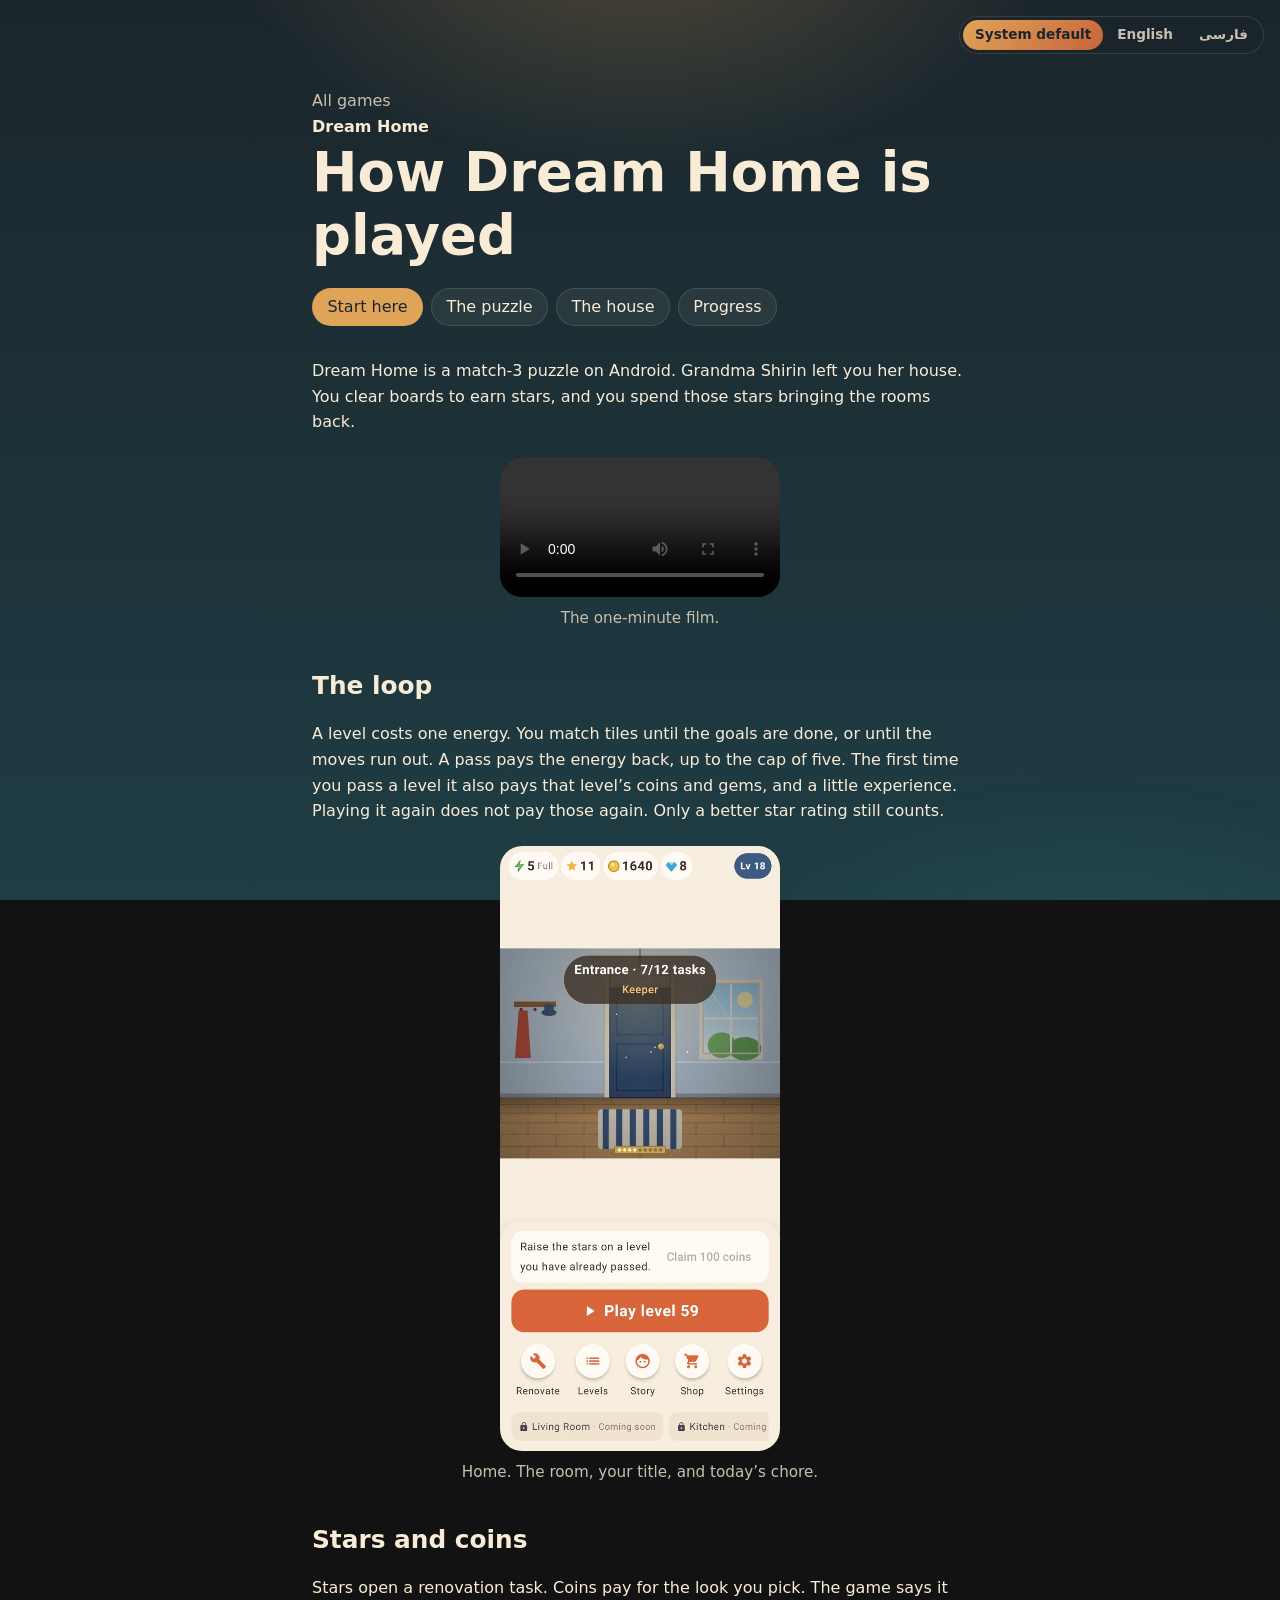
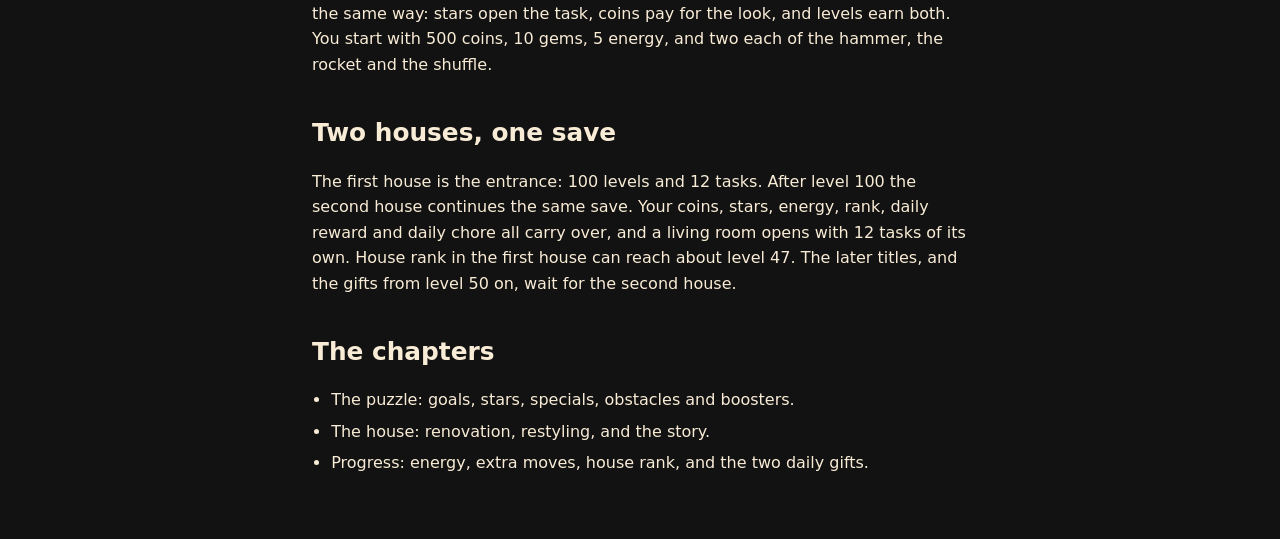
==== dream-home/index.html @ 4e89b70f "Add a Dream Home handbook and publish the shorter promo films. Co-authored-by: Cursor <cursoragent@c" ====
<!doctype html>
<html lang="en" dir="ltr">
<head>
  <meta charset="utf-8">
  <meta name="viewport" content="width=device-width, initial-scale=1">
  <title>Dream Home</title>
  <meta name="theme-color" content="#1B262C">
  <link rel="icon" href="../assets/logo.svg" type="image/svg+xml">
  <link rel="preload" href="../assets/fonts/Vazirmatn-Variable.woff2" as="font" type="font/woff2" crossorigin>
  <link rel="stylesheet" href="../styles.css">
  <link rel="stylesheet" href="guide.css">
  <script>
    (function () {
      var supported = ["en", "fa"], choice = "system", lang = "en";
      try { choice = localStorage.getItem("hotarego.lang") || "system"; } catch (e) {}
      if (supported.indexOf(choice) >= 0) lang = choice;
      else {
        var prefs = navigator.languages || [navigator.language || "en"];
        for (var i = 0; i < prefs.length; i++) {
          var primary = String(prefs[i]).toLowerCase().split("-")[0];
          if (supported.indexOf(primary) >= 0) { lang = primary; break; }
        }
      }
      var root = document.documentElement;
      root.lang = lang;
      root.dir = lang === "fa" ? "rtl" : "ltr";
      if (lang !== "en") {
        root.classList.add("i18n-pending");
        setTimeout(function () { root.classList.remove("i18n-pending"); }, 1500);
      }
    })();
  </script>
</head>
<body data-page="start">
  <div class="glow" aria-hidden="true"></div>
  <div class="topbar">
    <div class="lang-switch" role="group" aria-label="Language">
      <button type="button" data-lang="system">System default</button>
      <button type="button" data-lang="en" lang="en" dir="ltr">English</button>
      <button type="button" data-lang="fa" lang="fa" dir="rtl">فارسی</button>
    </div>
  </div>
  <main class="guide" id="guide"></main>
  <script src="guide.js"></script>
</body>
</html>
---- styles.css ----
@font-face {
  font-family: "Vazirmatn";
  src: url("assets/fonts/Vazirmatn-Variable.woff2") format("woff2");
  font-weight: 100 900;
  font-display: swap;
}

:root {
  --night: #1b262c;
  --indigo: #1f3d44;
  --panel: rgba(255, 244, 224, 0.06);
  --panel-border: rgba(255, 244, 224, 0.13);
  --amber: #e0a458;
  --peach: #c8643b;
  --cream: #f9ecd6;
  --muted: #c9bfae;
  --teal: #2e7a86;
  --radius: 20px;
  color-scheme: dark;
}

* { box-sizing: border-box; }

html { scroll-behavior: smooth; }

body {
  margin: 0;
  min-height: 100vh;
  font-family: "Nunito", "Segoe UI", system-ui, -apple-system, sans-serif;
  line-height: 1.6;
  color: var(--cream);
  background: linear-gradient(180deg, var(--night) 0%, var(--indigo) 100%) fixed;
}

.glow {
  position: fixed;
  inset: 0;
  z-index: -1;
  pointer-events: none;
  background:
    radial-gradient(600px 360px at 50% -80px, rgba(224, 164, 88, 0.28), transparent 70%),
    radial-gradient(500px 300px at 85% 110%, rgba(46, 122, 134, 0.25), transparent 70%);
}

:lang(fa) {
  font-family: "Vazirmatn", "Segoe UI", Tahoma, sans-serif;
}

html:lang(fa) body { line-height: 1.8; }

/* Letter-spacing breaks the joins between Persian letters. */
.hero__title:lang(fa),
.status:lang(fa) { letter-spacing: normal; }

.i18n-pending body { visibility: hidden; }

.topbar {
  position: absolute;
  top: 16px;
  inset-inline-end: 16px;
  z-index: 2;
}

.lang-switch {
  display: flex;
  gap: 2px;
  padding: 3px;
  border: 1px solid var(--panel-border);
  border-radius: 999px;
  background: rgba(27, 38, 44, 0.7);
  backdrop-filter: blur(6px);
}

.lang-switch button {
  padding: 4px 12px;
  border: 0;
  border-radius: 999px;
  background: none;
  color: var(--muted);
  font: inherit;
  font-size: 0.85rem;
  font-weight: 700;
  cursor: pointer;
}

.lang-switch button:hover { color: var(--cream); }

.lang-switch button[aria-pressed="true"] {
  background: linear-gradient(135deg, var(--amber), var(--peach));
  color: var(--night);
}

.lang-switch button:focus-visible { outline: 2px solid var(--amber); outline-offset: 2px; }

.ridge {
  display: block;
  width: 100%;
  height: 56px;
  margin-bottom: 8px;
  color: rgba(200, 100, 59, 0.45);
}

a { color: var(--amber); }

.hero {
  max-width: 760px;
  margin: 0 auto;
  padding: 72px 24px 48px;
  text-align: center;
}

.hero__logo {
  width: 168px;
  height: 168px;
  border-radius: 50%;
  box-shadow: 0 18px 50px rgba(0, 0, 0, 0.45), 0 0 70px rgba(224, 164, 88, 0.25);
}

.hero__title {
  margin: 24px 0 0;
  font-size: clamp(2.2rem, 6vw, 3.4rem);
  line-height: 1.1;
  letter-spacing: -0.02em;
}

.hero__native {
  margin: 4px 0 12px;
  font-size: 1.4rem;
  color: var(--amber);
}

.hero__tagline {
  margin: 0 auto 28px;
  max-width: 42ch;
  font-size: 1.15rem;
  color: var(--muted);
}

.hero__links {
  display: flex;
  justify-content: center;
  gap: 12px;
  flex-wrap: wrap;
}

.button {
  display: inline-block;
  padding: 10px 22px;
  border-radius: 999px;
  border: 1px solid var(--panel-border);
  background: var(--panel);
  color: var(--cream);
  font-weight: 700;
  text-decoration: none;
  transition: transform 0.15s ease, background 0.15s ease;
}

.button:hover { transform: translateY(-2px); background: rgba(255, 255, 255, 0.12); }

.button--primary {
  border-color: transparent;
  background: linear-gradient(135deg, var(--amber), var(--peach));
  color: var(--night);
}

.button--primary:hover { background: linear-gradient(135deg, #ebb46c, #d8774c); }

main {
  max-width: 1080px;
  margin: 0 auto;
  padding: 0 24px;
}

h2 { font-size: 1.8rem; margin: 0; }

.games { padding: 32px 0 48px; }

.games__header {
  display: flex;
  align-items: baseline;
  justify-content: space-between;
  gap: 16px;
  margin-bottom: 24px;
}

.games__count { margin: 0; color: var(--muted); }

.games__list { display: grid; gap: 28px; }

.games__empty { color: var(--muted); }

.game {
  display: grid;
  grid-template-columns: minmax(0, 1.1fr) minmax(0, 1fr);
  gap: 28px;
  padding: 28px;
  border: 1px solid var(--panel-border);
  border-radius: var(--radius);
  background: var(--panel);
  backdrop-filter: blur(6px);
  border-top: 4px solid var(--accent, var(--amber));
}

.game__title { margin: 0; font-size: 1.9rem; line-height: 1.2; }

.game__tagline { margin: 4px 0 12px; font-size: 1.1rem; color: var(--amber); }

.game__description { margin: 0 0 16px; color: var(--cream); }

.game__meta {
  display: flex;
  flex-wrap: wrap;
  align-items: center;
  gap: 8px 14px;
  margin-bottom: 14px;
  font-size: 0.9rem;
  color: var(--muted);
}

.status {
  padding: 2px 12px;
  border-radius: 999px;
  font-size: 0.8rem;
  font-weight: 800;
  text-transform: uppercase;
  letter-spacing: 0.04em;
  color: var(--night);
  background: var(--muted);
}

.status--released { background: #7ddc9a; }
.status--beta { background: #8ecbff; }
.status--in-development { background: var(--amber); }
.status--concept { background: #c9b8ff; }

.game__highlights {
  margin: 0 0 16px;
  padding-inline-start: 20px;
}

.game__highlights li::marker { color: var(--amber); }

.tags { display: flex; flex-wrap: wrap; gap: 8px; margin: 0 0 16px; padding: 0; list-style: none; }

.tag {
  padding: 3px 12px;
  border-radius: 999px;
  border: 1px solid var(--panel-border);
  font-size: 0.85rem;
  color: var(--muted);
}

.game__links { display: flex; flex-wrap: wrap; gap: 10px; }

.game__media {
  display: flex;
  flex-direction: column;
  gap: 14px;
  min-width: 0;
}

.player {
  position: relative;
  width: min(100%, 214px);
  aspect-ratio: 9 / 16;
  border-radius: 18px;
  overflow: hidden;
  background: var(--night);
  border: 1px solid rgba(224, 164, 88, 0.5);
  box-shadow: 0 12px 32px rgba(0, 0, 0, 0.4);
  color: var(--cream);
}

.player::before {
  content: "";
  position: absolute;
  z-index: 2;
  top: 0;
  inset-inline: 0;
  height: 3px;
  background: linear-gradient(90deg, var(--accent, var(--peach)), var(--amber));
  pointer-events: none;
}

.player__video {
  display: block;
  width: 100%;
  height: 100%;
  object-fit: cover;
  background: #120e0c;
  cursor: pointer;
}

.player__mark {
  position: absolute;
  z-index: 2;
  top: 12px;
  inset-inline-start: 10px;
  padding: 2px 8px;
  border: 1px solid rgba(224, 164, 88, 0.65);
  border-radius: 999px;
  background: rgba(27, 38, 44, 0.78);
  font-size: 0.72rem;
  line-height: 1.4;
}

.player__toggle {
  position: absolute;
  z-index: 2;
  top: 50%;
  left: 50%;
  transform: translate(-50%, -50%);
  width: 68px;
  height: 68px;
  display: grid;
  place-items: center;
  border: 2px solid var(--cream);
  border-radius: 50%;
  background: var(--accent, var(--peach));
  color: var(--cream);
  box-shadow: 0 8px 24px rgba(0, 0, 0, 0.35);
  cursor: pointer;
}

.player.is-playing .player__toggle { opacity: 0; }
.player.is-playing:hover .player__toggle,
.player.is-playing .player__toggle:focus-visible { opacity: 1; }

.player__bar {
  position: absolute;
  z-index: 2;
  inset-inline: 0;
  bottom: 0;
  display: flex;
  flex-direction: column;
  gap: 6px;
  padding: 28px 8px 8px;
  background: linear-gradient(transparent, rgba(27, 38, 44, 0.94));
}

.player__controls {
  display: flex;
  align-items: center;
  gap: 4px;
}

.player__btn {
  flex: 0 0 auto;
  width: 30px;
  height: 30px;
  display: grid;
  place-items: center;
  border: 0;
  border-radius: 8px;
  background: transparent;
  color: var(--cream);
  cursor: pointer;
}

.player__btn:hover,
.player__btn:focus-visible,
.player__toggle:focus-visible { background: rgba(249, 236, 214, 0.16); }

.player__toggle:focus-visible { background: var(--accent, var(--peach)); }

.player__time {
  flex: 1;
  min-width: 0;
  font-size: 0.72rem;
  font-variant-numeric: tabular-nums;
  line-height: 1;
}

.player__seek {
  --pct: 0%;
  flex: none;
  width: 100%;
  height: 14px;
  margin: 0;
  appearance: none;
  -webkit-appearance: none;
  background: transparent;
  cursor: pointer;
}

.player__seek::-webkit-slider-runnable-track {
  height: 4px;
  border-radius: 999px;
  background: linear-gradient(90deg, var(--accent, var(--amber)) var(--pct), rgba(249, 236, 214, 0.35) var(--pct));
}

.player__seek::-webkit-slider-thumb {
  -webkit-appearance: none;
  width: 12px;
  height: 12px;
  margin-top: -4px;
  border: 2px solid var(--cream);
  border-radius: 50%;
  background: var(--accent, var(--amber));
  cursor: pointer;
}

.player__seek::-moz-range-track {
  height: 4px;
  border-radius: 999px;
  background: linear-gradient(90deg, var(--accent, var(--amber)) var(--pct), rgba(249, 236, 214, 0.35) var(--pct));
}

.player__seek::-moz-range-thumb {
  width: 12px;
  height: 12px;
  border: 2px solid var(--cream);
  border-radius: 50%;
  background: var(--accent, var(--amber));
  cursor: pointer;
}

.player__seek:focus-visible { outline: 2px solid var(--amber); outline-offset: 3px; }

.player__icon { display: grid; }
.player__icon svg { width: 18px; height: 18px; display: block; fill: currentColor; }
.player__toggle .player__icon svg { width: 28px; height: 28px; margin-inline-start: 2px; }
.player.is-playing .player__toggle .player__icon svg { margin-inline-start: 0; }

.player:fullscreen,
.player:-webkit-full-screen {
  width: 100%;
  max-width: none;
  height: 100%;
  aspect-ratio: auto;
  border-radius: 0;
  background: var(--night);
}

.player:fullscreen .player__video,
.player:-webkit-full-screen .player__video {
  width: auto;
  height: 100%;
  max-width: 100%;
  margin-inline: auto;
  object-fit: contain;
}

.shots {
  display: flex;
  gap: 12px;
  overflow-x: auto;
  scroll-snap-type: x mandatory;
  padding-bottom: 6px;
}

.shot {
  flex: 0 0 auto;
  padding: 0;
  border: 0;
  background: none;
  cursor: zoom-in;
  scroll-snap-align: start;
}

.shot img {
  display: block;
  height: 380px;
  width: auto;
  border-radius: 14px;
  box-shadow: 0 10px 30px rgba(0, 0, 0, 0.35);
}

.about {
  padding: 32px;
  margin-bottom: 48px;
  border: 1px solid var(--panel-border);
  border-radius: var(--radius);
  background: var(--panel);
}

.about p { max-width: 65ch; color: var(--muted); }

.footer { padding: 24px; text-align: center; color: var(--muted); font-size: 0.9rem; }

.lightbox {
  max-width: min(92vw, 520px);
  padding: 0;
  border: 0;
  border-radius: 18px;
  background: transparent;
}

.lightbox::backdrop { background: rgba(10, 12, 30, 0.85); }

.lightbox__image { display: block; width: 100%; height: auto; border-radius: 18px; }

.lightbox__close {
  position: absolute;
  top: 8px;
  inset-inline-end: 8px;
  width: 40px;
  height: 40px;
  border: 0;
  border-radius: 50%;
  background: rgba(20, 27, 58, 0.8);
  color: var(--cream);
  font-size: 1.6rem;
  line-height: 1;
  cursor: pointer;
}

@media (max-width: 820px) {
  .game { grid-template-columns: 1fr; padding: 20px; }
  .player { width: min(100%, 200px); }
  .shot img { height: 320px; }
}

@media (max-width: 480px) {
  .topbar { inset-inline: 12px; top: 12px; display: flex; justify-content: center; }
  .hero { padding-top: 84px; }
}

@media (prefers-reduced-motion: reduce) {
  html { scroll-behavior: auto; }
  .button { transition: none; }
}
---- dream-home/guide.css ----
.guide {
  width: min(44rem, calc(100% - 2rem));
  margin: 5.5rem auto 4rem;
}

.guide__back {
  color: var(--muted);
  text-decoration: none;
}

.guide__back:hover { color: var(--cream); }

.guide__nav {
  display: flex;
  flex-wrap: wrap;
  gap: 0.5rem;
  margin: 1.25rem 0 2rem;
}

.guide__nav a {
  color: var(--cream);
  text-decoration: none;
  border: 1px solid var(--panel-border);
  border-radius: 999px;
  padding: 0.35rem 0.9rem;
  background: var(--panel);
}

.guide__nav a[aria-current="page"] {
  background: var(--amber);
  color: var(--night);
  border-color: transparent;
}

.guide h1 {
  font-size: clamp(2.2rem, 6vw, 3.4rem);
  line-height: 1.15;
  margin: 0.2rem 0 1rem;
}

html:lang(fa) .guide h1,
html:lang(fa) .guide h2 { letter-spacing: 0; }

.guide__kicker {
  margin: 0;
  color: var(--amber);
  font-weight: 700;
}

.guide h2 {
  font-size: 1.55rem;
  margin: 2.2rem 0 0.6rem;
}

.guide p, .guide li { color: var(--cream); }

.guide .muted { color: var(--muted); }

.guide ul, .guide ol { padding-inline-start: 1.2rem; }

.guide li + li { margin-top: 0.35rem; }

.guide figure {
  margin: 1.4rem 0;
}

.guide figure img,
.guide video {
  display: block;
  width: min(100%, 280px);
  margin-inline: auto;
  border-radius: 22px;
  background: #000;
}

.guide figcaption {
  margin-top: 0.55rem;
  text-align: center;
  color: var(--muted);
  font-size: 0.95rem;
}

.guide table {
  width: 100%;
  border-collapse: collapse;
  margin: 1rem 0 1.4rem;
  font-size: 0.95rem;
}

.guide th, .guide td {
  text-align: start;
  padding: 0.55rem 0.7rem;
  border-bottom: 1px solid var(--panel-border);
  vertical-align: top;
}

.guide th { color: var(--amber); font-weight: 700; }

.guide .note {
  margin: 1.2rem 0;
  padding: 0.9rem 1rem;
  border-inline-start: 4px solid var(--amber);
  background: var(--panel);
  border-radius: 12px;
}
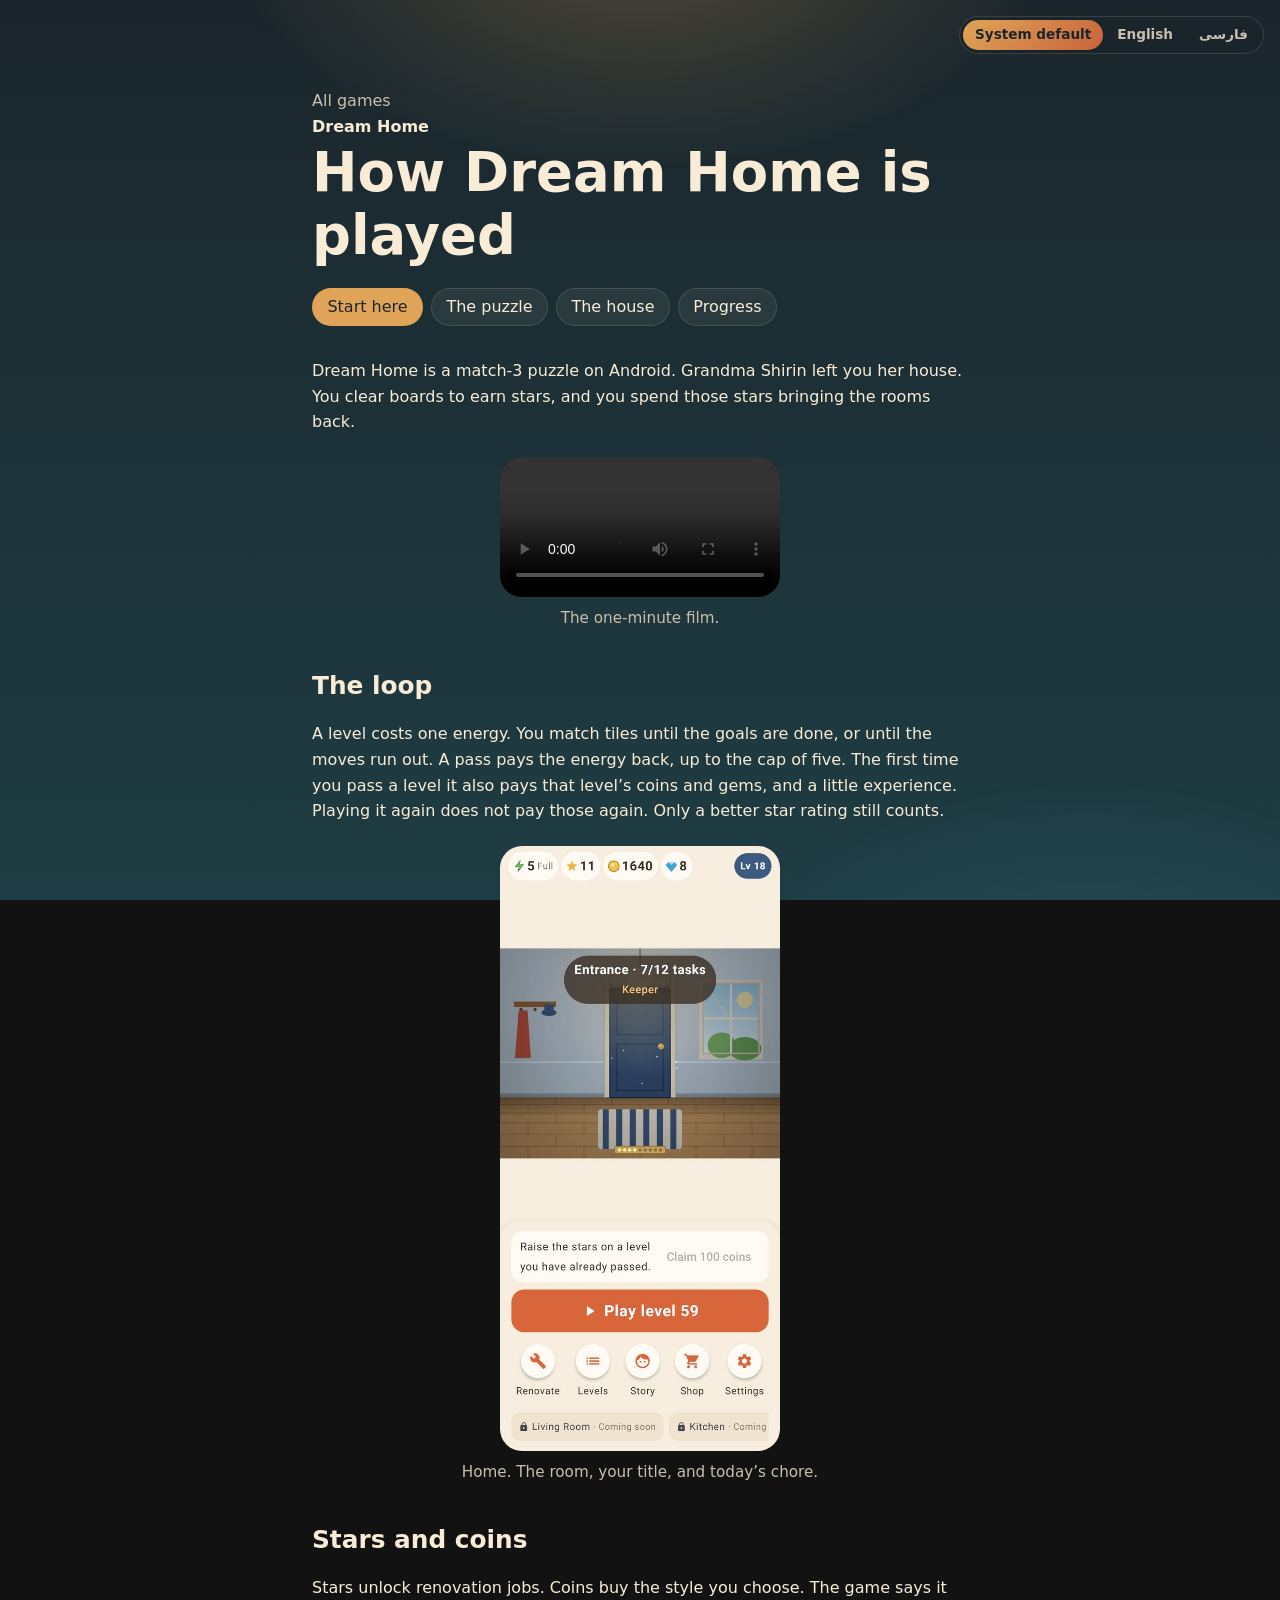
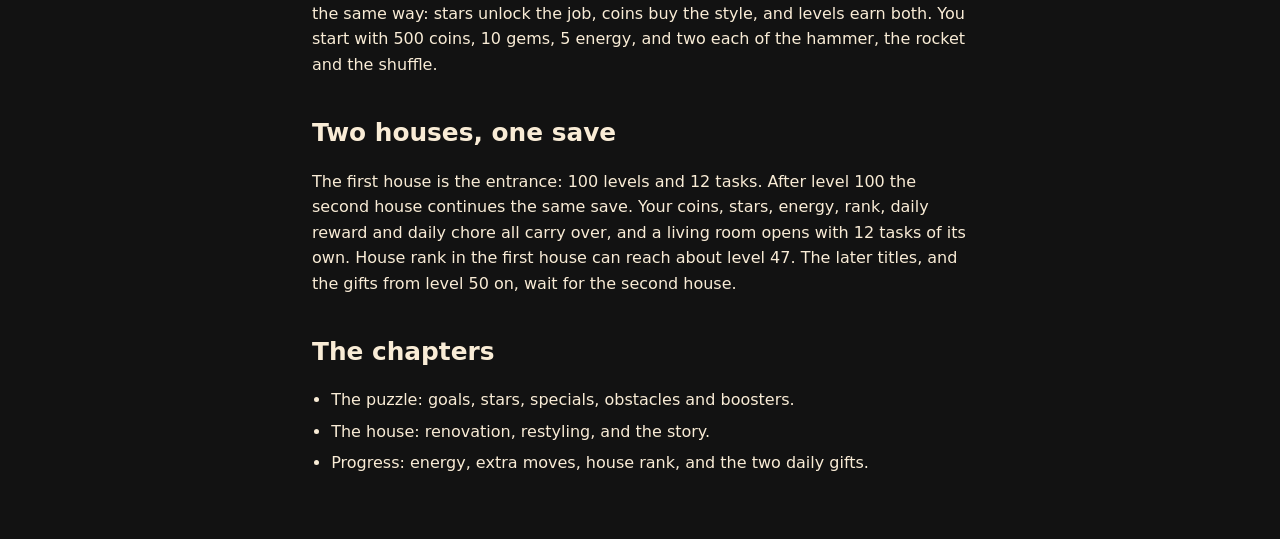
==== commit 5a3e4b3e: "Use Estedad for Persian text on the site and handbook. Co-authored-by: Cursor <cursoragent@cursor.co" ====
--- a/dream-home/index.html
+++ b/dream-home/index.html
@@ -6,7 +6,7 @@
   <title>Dream Home</title>
   <meta name="theme-color" content="#1B262C">
   <link rel="icon" href="../assets/logo.svg" type="image/svg+xml">
-  <link rel="preload" href="../assets/fonts/Vazirmatn-Variable.woff2" as="font" type="font/woff2" crossorigin>
+  <link rel="preload" href="../assets/fonts/Estedad-Variable.woff2" as="font" type="font/woff2" crossorigin>
   <link rel="stylesheet" href="../styles.css">
   <link rel="stylesheet" href="guide.css">
   <script>
--- a/styles.css
+++ b/styles.css
@@ -1,6 +1,6 @@
 @font-face {
-  font-family: "Vazirmatn";
-  src: url("assets/fonts/Vazirmatn-Variable.woff2") format("woff2");
+  font-family: "Estedad";
+  src: url("assets/fonts/Estedad-Variable.woff2") format("woff2");
   font-weight: 100 900;
   font-display: swap;
 }
@@ -43,8 +43,11 @@
 }
 
 :lang(fa) {
-  font-family: "Vazirmatn", "Segoe UI", Tahoma, sans-serif;
-}
+  font-family: "Estedad", "Segoe UI", Tahoma, sans-serif;
+}
+
+/* Estedad draws smaller than the Latin face at the same size. */
+html:lang(fa) { font-size: 112.5%; }
 
 html:lang(fa) body { line-height: 1.8; }
 
